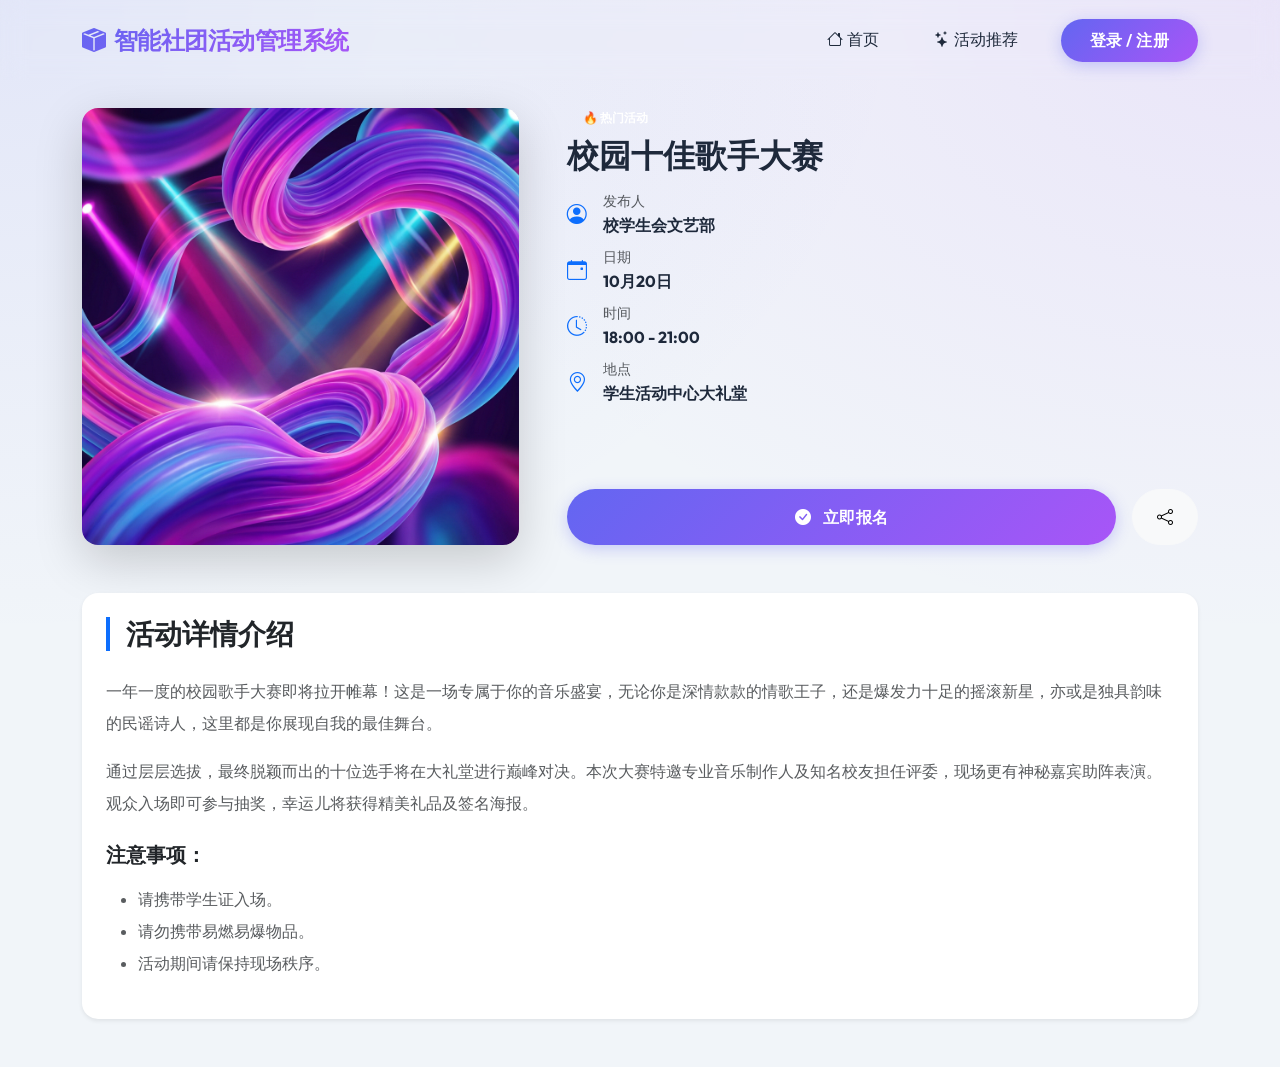
==== activity.html @ bfcaa495 "Merge b4a657910d63dd7d89d5ba0f22ba183f9956fc52 into 4034605a0fd4de487d493d4c3822c55587c4129c" ====
<!DOCTYPE html>
<html lang="zh-CN">
<head>
    <meta charset="UTF-8">
    <meta name="viewport" content="width=device-width, initial-scale=1.0">
    <title>活动详情 - 智能社团活动管理系统</title>
    <link href="https://cdn.jsdelivr.net/npm/bootstrap@5.3.0/dist/css/bootstrap.min.css" rel="stylesheet">
    <link rel="stylesheet" href="https://cdn.jsdelivr.net/npm/bootstrap-icons@1.10.5/font/bootstrap-icons.css">
    <link href="css/style.css" rel="stylesheet">
    <style>
        .immersive-header {
            height: 400px;
            position: relative;
            background: url('images/activity_music.png') center/cover;
            border-bottom-left-radius: 2rem;
            border-bottom-right-radius: 2rem;
            margin-bottom: -100px;
        }
        
        .immersive-header::before {
            content: '';
            position: absolute;
            inset: 0;
            background: linear-gradient(to bottom, rgba(0,0,0,0.3), rgba(0,0,0,0.7));
            border-bottom-left-radius: 2rem;
            border-bottom-right-radius: 2rem;
        }

        .header-content {
            position: relative;
            z-index: 2;
            padding-top: 15rem;
        }

        .booking-card {
            background: white;
            border-radius: 2rem;
            padding: 2rem;
            box-shadow: 0 20px 40px rgba(0,0,0,0.1);
        }
    </style>
</head>
<body>

    <!-- Transparent Navbar for Immersive Effect -->
    <nav class="navbar navbar-expand-lg fixed-top" style="background: transparent !important; border:none; box-shadow:none;">
        <div class="container">
            <a class="navbar-brand text-white" href="index.html">
                <i class="bi bi-box-seam-fill me-2"></i>智能社团活动管理系统
            </a>
            <button class="navbar-toggler border-0" type="button" data-bs-toggle="collapse" data-bs-target="#navbarNav">
                <span class="navbar-toggler-icon"></span>
            </button>
            <div class="collapse navbar-collapse justify-content-end" id="navbarNav">
                <ul class="navbar-nav align-items-center gap-3" id="navAuthSection">
                </ul>
            </div>
        </div>
    </nav>

    <!-- Main Content -->
    <div class="container py-5" style="margin-top: 60px;">
        <!-- Top Section: Poster & Info -->
        <div class="row g-5 mb-5">
            <!-- Left: Poster -->
            <div class="col-md-5">
                <div class="card border-0 shadow-lg rounded-4 overflow-hidden">
                    <img src="images/activity_music.png" class="img-fluid w-100" alt="Activity Poster" style="object-fit: cover; height: 100%;">
                </div>
            </div>
            
            <!-- Right: Info -->
            <div class="col-md-7">
                <div class="h-100 d-flex flex-column justify-content-center">
                    <span class="badge bg-primary-gradient w-auto align-self-start mb-2 px-3 py-1 rounded-pill">🔥 热门活动</span>
                    <h1 class="fs-2 fw-bold mb-3" id="activityTitle">校园十佳歌手大赛</h1>
                    
                    <div class="mb-4" id="activityInfo">
                        <div class="d-flex align-items-center mb-2">
                            <i class="bi bi-person-circle fs-5 text-primary me-3"></i>
                            <div>
                                <small class="text-muted d-block small">发布人</small>
                                <span class="fw-bold">校学生会文艺部</span>
                            </div>
                        </div>
                        <div class="d-flex align-items-center mb-2">
                            <i class="bi bi-calendar-event fs-5 text-primary me-3"></i>
                            <div>
                                <small class="text-muted d-block small">开始时间</small>
                                <span class="fw-bold">2023-10-20 18:00</span>
                            </div>
                        </div>
                        <div class="d-flex align-items-center mb-2">
                            <i class="bi bi-clock-history fs-5 text-primary me-3"></i>
                            <div>
                                <small class="text-muted d-block small">结束时间</small>
                                <span class="fw-bold">2023-10-20 21:00</span>
                            </div>
                        </div>
                    </div>

                    <div class="d-flex gap-3 mt-auto">
                        <button class="btn btn-primary-gradient flex-grow-1 rounded-pill py-3 fw-bold" onclick="joinActivity()">
                            <i class="bi bi-check-circle-fill me-2"></i> 立即报名
                        </button>
                        <button class="btn btn-light rounded-pill px-4" onclick="shareActivity()">
                            <i class="bi bi-share"></i>
                        </button>
                    </div>
                </div>
            </div>
        </div>

        <!-- Bottom Section: Details -->
        <div class="row">
            <div class="col-12">
                <div class="card border-0 shadow-sm rounded-4">
                    <div class="card-body p-4">
                        <h3 class="fw-bold mb-4 border-start border-4 border-primary ps-3">活动详情介绍</h3>
                        <div class="text-muted lh-lg">
                            <p>一年一度的校园歌手大赛即将拉开帷幕！这是一场专属于你的音乐盛宴，无论你是深情款款的情歌王子，还是爆发力十足的摇滚新星，亦或是独具韵味的民谣诗人，这里都是你展现自我的最佳舞台。通过层层选拔，最终脱颖而出的十位选手将在大礼堂进行巅峰对决。</p>
                            <p>本次大赛特邀专业音乐制作人及知名校友担任评委，现场更有神秘嘉宾助阵表演。观众入场即可参与抽奖，幸运儿将获得精美礼品及签名海报。快来报名参加，为你喜爱的选手打Call吧！</p>
                            <div class="mt-4">
                                <h5 class="fw-bold text-dark mb-3">注意事项：</h5>
                                <ul>
                                    <li>请携带学生证入场。</li>
                                    <li>请勿携带易燃易爆物品。</li>
                                    <li>活动期间请保持现场秩序。</li>
                                </ul>
                            </div>
                        </div>
                    </div>
                </div>
            </div>
        </div>
    </div>

    <!-- Toast Container -->
    <div class="toast-container" id="toastContainer"></div>

    <script src="https://cdn.jsdelivr.net/npm/bootstrap@5.3.0/dist/js/bootstrap.bundle.min.js"></script>
    <script src="js/app.js"></script>
    <script>
        document.addEventListener('DOMContentLoaded', () => {
            renderNavbar({ isTransparent: true });

            const params = new URLSearchParams(window.location.search);
            const id = params.get('id') || 'music';
            const data = activities[id];

            if (data) {
                document.getElementById('activityTitle').innerText = data.title;
                document.querySelector('img[alt="Activity Poster"]').src = data.poster;
                
                const infoContainer = document.getElementById('activityInfo');
                infoContainer.innerHTML = `
                    <div class="d-flex align-items-center mb-2">
                        <i class="bi bi-person-circle fs-5 text-primary me-3"></i>
                        <div>
                            <small class="text-muted d-block small">发布人</small>
                            <span class="fw-bold">${data.publisher}</span>
                        </div>
                    </div>
                    <div class="d-flex align-items-center mb-2">
                        <i class="bi bi-calendar-event fs-5 text-primary me-3"></i>
                        <div>
                            <small class="text-muted d-block small">日期</small>
                            <span class="fw-bold">${data.date}</span>
                        </div>
                    </div>
                    <div class="d-flex align-items-center mb-2">
                        <i class="bi bi-clock-history fs-5 text-primary me-3"></i>
                        <div>
                            <small class="text-muted d-block small">时间</small>
                            <span class="fw-bold">${data.time}</span>
                        </div>
                    </div>
                     <div class="d-flex align-items-center mb-2">
                        <i class="bi bi-geo-alt fs-5 text-primary me-3"></i>
                        <div>
                            <small class="text-muted d-block small">地点</small>
                            <span class="fw-bold">${data.location}</span>
                        </div>
                    </div>
                `;

                document.querySelector('.text-muted.lh-lg').innerHTML = `
                    <p>${data.description}</p>
                    <p>${data.details}</p>
                    <div class="mt-4">
                        <h5 class="fw-bold text-dark mb-3">注意事项：</h5>
                        <ul>
                            <li>请携带学生证入场。</li>
                            <li>请勿携带易燃易爆物品。</li>
                            <li>活动期间请保持现场秩序。</li>
                        </ul>
                    </div>
                `;
            }
        });

        function joinActivity() {
             const params = new URLSearchParams(window.location.search);
             const id = params.get('id') || 'music';
             showToast(`已报名参加：${activities[id].title}`, "success");
        }
        
        function shareActivity() {
            const url = window.location.href;
            if (navigator.clipboard && window.isSecureContext) {
                navigator.clipboard.writeText(url).then(() => {
                    showToast("链接已复制到剪贴板！", "info");
                }).catch(() => {
                    showToast("复制失败，请手动复制链接", "error");
                });
            } else {
                const textarea = document.createElement('textarea');
                textarea.value = url;
                textarea.style.position = 'fixed';
                textarea.style.opacity = '0';
                document.body.appendChild(textarea);
                textarea.focus();
                textarea.select();
                try {
                    document.execCommand('copy');
                    showToast("链接已复制到剪贴板！", "info");
                } catch (e) {
                    showToast("复制失败，请手动复制链接", "error");
                }
                document.body.removeChild(textarea);
            }
        }
    </script>
</body>
</html>
---- css/style.css ----
/* Smart Club Premium Design System */

@import url('https://fonts.googleapis.com/css2?family=Outfit:wght@300;400;500;600;700&display=swap');

:root {
    /* Premium Brand Colors */
    --primary-gradient: linear-gradient(135deg, #6366f1 0%, #a855f7 100%);
    --secondary-gradient: linear-gradient(135deg, #3b82f6 0%, #2dd4bf 100%);
    --accent-gradient: linear-gradient(135deg, #f43f5e 0%, #fb923c 100%);
    
    /* Solid Colors */
    --primary-color: #6366f1;
    --text-dark: #1e293b;
    --text-muted: #64748b;
    --bg-light: #f8fafc;
    --white: #ffffff;
    
    /* Effects */
    --glass-bg: rgba(255, 255, 255, 0.85);
    --glass-border: 1px solid rgba(255, 255, 255, 0.5);
    --glass-shadow: 0 8px 32px 0 rgba(31, 38, 135, 0.1);
    --card-shadow: 0 10px 40px -10px rgba(0,0,0,0.08);
    --card-hover-shadow: 0 20px 50px -10px rgba(0,0,0,0.12);
    
    --radius-lg: 1.5rem;
    --radius-md: 1rem;
    --radius-sm: 0.5rem;
}

body {
    font-family: 'Outfit', sans-serif;
    color: var(--text-dark);
    background-color: #f1f5f9;
    background-image: 
        radial-gradient(at 0% 0%, rgba(99, 102, 241, 0.1) 0px, transparent 50%),
        radial-gradient(at 100% 0%, rgba(168, 85, 247, 0.1) 0px, transparent 50%);
    background-attachment: fixed;
    line-height: 1.6;
}

/* Glassmorphic Navbar */
.navbar {
    background: rgba(255, 255, 255, 0.9) !important;
    backdrop-filter: blur(12px);
    -webkit-backdrop-filter: blur(12px);
    border-bottom: 1px solid rgba(255, 255, 255, 0.3);
    box-shadow: 0 4px 6px -1px rgba(0, 0, 0, 0.02);
    padding-top: 1rem;
    padding-bottom: 1rem;
}

.navbar-brand {
    font-weight: 800;
    font-size: 1.5rem;
    background: var(--primary-gradient);
    -webkit-background-clip: text;
    -webkit-text-fill-color: transparent;
    letter-spacing: -0.5px;
}

.nav-link {
    font-weight: 500;
    color: var(--text-dark) !important;
    padding: 0.5rem 1.2rem !important;
    border-radius: 2rem;
    transition: all 0.3s ease;
}

.nav-link:hover {
    background-color: rgba(99, 102, 241, 0.1);
    color: var(--primary-color) !important;
}

.btn-primary-gradient {
    background: var(--primary-gradient);
    color: white !important;
    border: none;
    border-radius: 2rem;
    padding: 0.6rem 1.8rem;
    font-weight: 600;
    letter-spacing: 0.5px;
    box-shadow: 0 4px 15px rgba(99, 102, 241, 0.3);
    transition: all 0.3s ease;
}

.btn-primary-gradient:hover {
    transform: translateY(-2px);
    box-shadow: 0 8px 25px rgba(99, 102, 241, 0.4);
    color: white;
}

/* Hero Section */
.hero-section {
    padding: 5rem 0 3rem;
    text-align: center;
}

.hero-title {
    margin-top: 40px;
    font-weight: 800;
    font-size: 3.5rem;
    line-height: 1.1;
    margin-bottom: 1.5rem;
    letter-spacing: -1.5px;
    color: #1a202c;
}

.hero-title span {
    background: var(--primary-gradient);
    -webkit-background-clip: text;
    -webkit-text-fill-color: transparent;
}

.hero-subtitle {
    font-size: 1.25rem;
    color: var(--text-muted);
    max-width: 600px;
    margin: 0 auto 3rem;
    font-weight: 400;
}

/* Premium Search Bar */
.premium-search-container {
    background: white;
    padding: 1rem;
    border-radius: 100px;
    box-shadow: 0 20px 40px -5px rgba(0,0,0,0.08); /* Soft Large Shadow */
    display: flex;
    align-items: center;
    max-width: 700px;
    margin: 0 auto;
    border: 1px solid rgba(0,0,0,0.03);
    transition: transform 0.3s ease;
}

.premium-search-container:focus-within {
    transform: scale(1.02);
    box-shadow: 0 25px 50px -5px rgba(99, 102, 241, 0.15);
}

.premium-search-input {
    border: none;
    outline: none;
    flex: 1;
    padding: 0.5rem 1.5rem;
    font-size: 1.1rem;
    color: var(--text-dark);
}

.premium-search-btn {
    background: var(--primary-gradient);
    color: white;
    border: none;
    border-radius: 50px;
    padding: 0.75rem 2rem;
    font-weight: 600;
    cursor: pointer;
    transition: all 0.3s ease;
}

.premium-search-btn:hover {
    filter: brightness(1.1);
    transform: translateX(3px);
}

/* Premium Cards */
.card-premium {
    background: white;
    border: none;
    border-radius: var(--radius-lg);
    box-shadow: var(--card-shadow);
    transition: all 0.4s cubic-bezier(0.175, 0.885, 0.32, 1.275);
    overflow: hidden;
    height: 100%;
}

.card-premium:hover {
    transform: translateY(-10px);
    box-shadow: var(--card-hover-shadow);
}

.card-img-wrapper {
    position: relative;
    overflow: hidden;
    height: 220px;
}

.card-img-wrapper img {
    width: 100%;
    height: 100%;
    object-fit: cover;
    transition: transform 0.6s ease;
}

.card-premium:hover .card-img-wrapper img {
    transform: scale(1.1);
}

.card-overlay {
    position: absolute;
    bottom: 0;
    left: 0;
    right: 0;
    background: linear-gradient(to top, rgba(0,0,0,0.7), transparent);
    padding: 1.5rem;
    display: flex;
    justify-content: flex-end;
}

.card-body {
    padding: 1.5rem;
}

.card-tag {
    background: rgba(255,255,255,0.9);
    backdrop-filter: blur(4px);
    padding: 0.4rem 1rem;
    border-radius: 20px;
    font-size: 0.8rem;
    font-weight: 600;
    color: var(--primary-color);
    box-shadow: 0 4px 10px rgba(0,0,0,0.1);
}

.premium-title {
    font-weight: 700;
    font-size: 1.25rem;
    margin-bottom: 0.5rem;
    color: var(--text-dark);
}

.premium-info {
    font-size: 0.9rem;
    color: var(--text-muted);
    display: flex;
    align-items: center;
    gap: 1rem;
    margin-bottom: 1rem;
}

/* Auth Pages - Premium Split */
.auth-premium-layout {
    display: flex;
    min-height: 100vh;
}

.auth-sidebar-premium {
    flex: 1;
    background: url('../images/auth_bg.png') center/cover;
    position: relative;
    display: flex;
    align-items: center;
    justify-content: center;
}

.auth-sidebar-premium::after {
    content: '';
    position: absolute;
    inset: 0;
    background: linear-gradient(135deg, rgba(99, 102, 241, 0.8), rgba(168, 85, 247, 0.8));
    backdrop-filter: blur(5px);
}

.auth-content-container {
    flex: 1;
    display: flex;
    align-items: center;
    justify-content: center;
    background: white;
}

.glass-card {
    background: rgba(255, 255, 255, 0.15);
    backdrop-filter: blur(20px);
    -webkit-backdrop-filter: blur(20px);
    border: 1px solid rgba(255, 255, 255, 0.2);
    box-shadow: 0 8px 32px 0 rgba(0, 0, 0, 0.2);
    padding: 3rem;
    border-radius: 2rem;
    max-width: 500px;
    width: 90%;
    color: white; /* If on dark bg */
    z-index: 10;
}

/* Dashboard UI */
.dashboard-container {
    display: flex;
    min-height: calc(100vh - 80px);
    margin-top: 1rem;
}

.modern-sidebar {
    width: 280px;
    background: white;
    border-radius: var(--radius-lg);
    margin: 1rem;
    padding: 2rem 1rem;
    box-shadow: var(--card-shadow);
    height: fit-content;
}

.nav-pills-modern .nav-link {
    border-radius: var(--radius-md);
    margin-bottom: 0.5rem;
    color: var(--text-muted) !important;
    font-weight: 500;
    padding: 1rem 1.5rem !important;
    transition: all 0.2s;
}

.nav-pills-modern .nav-link:hover {
    background: var(--bg-light);
    color: var(--primary-color) !important;
    transform: translateX(5px);
}

.nav-pills-modern .nav-link.active {
    background: var(--primary-gradient);
    color: white !important;
    box-shadow: 0 5px 15px rgba(99, 102, 241, 0.3);
}

.dashboard-content {
    flex: 1;
    padding: 1rem;
}

.content-card {
    background: white;
    border-radius: var(--radius-lg);
    padding: 2.5rem;
    box-shadow: var(--card-shadow);
}

/* Custom Toast */
.toast-container {
    position: fixed;
    top: 24px;
    right: 24px;
    z-index: 9999;
}

.custom-toast {
    background: white;
    padding: 1rem 1.5rem;
    border-radius: 1rem;
    box-shadow: 0 10px 40px rgba(0,0,0,0.15);
    display: flex;
    align-items: center;
    gap: 1rem;
    margin-bottom: 1rem;
    border-left: 5px solid;
    animation: slideIn 0.3s cubic-bezier(0.16, 1, 0.3, 1);
    min-width: 320px;
}

.toast-success { border-color: #10b981; }
.toast-info { border-color: #3b82f6; }
.toast-error { border-color: #ef4444; }

.toast-message {
    font-weight: 600;
    font-size: 0.95rem;
}

@keyframes slideIn {
    from { transform: translateX(100%); opacity: 0; }
    to { transform: translateX(0); opacity: 1; }
}

/* Utilities */
.text-gradient {
    background: var(--primary-gradient);
    -webkit-background-clip: text;
    -webkit-text-fill-color: transparent;
}

/* Animations */
@keyframes fadeInUp {
    from {
        opacity: 0;
        transform: translate3d(0, 20px, 0);
    }
    to {
        opacity: 1;
        transform: translate3d(0, 0, 0);
    }
}

.fade-in-up {
    animation: fadeInUp 0.6s cubic-bezier(0.16, 1, 0.3, 1) forwards;
}

.circle-icon {
    width: 60px;
    height: 60px;
    display: flex;
    align-items: center;
    justify-content: center;
}
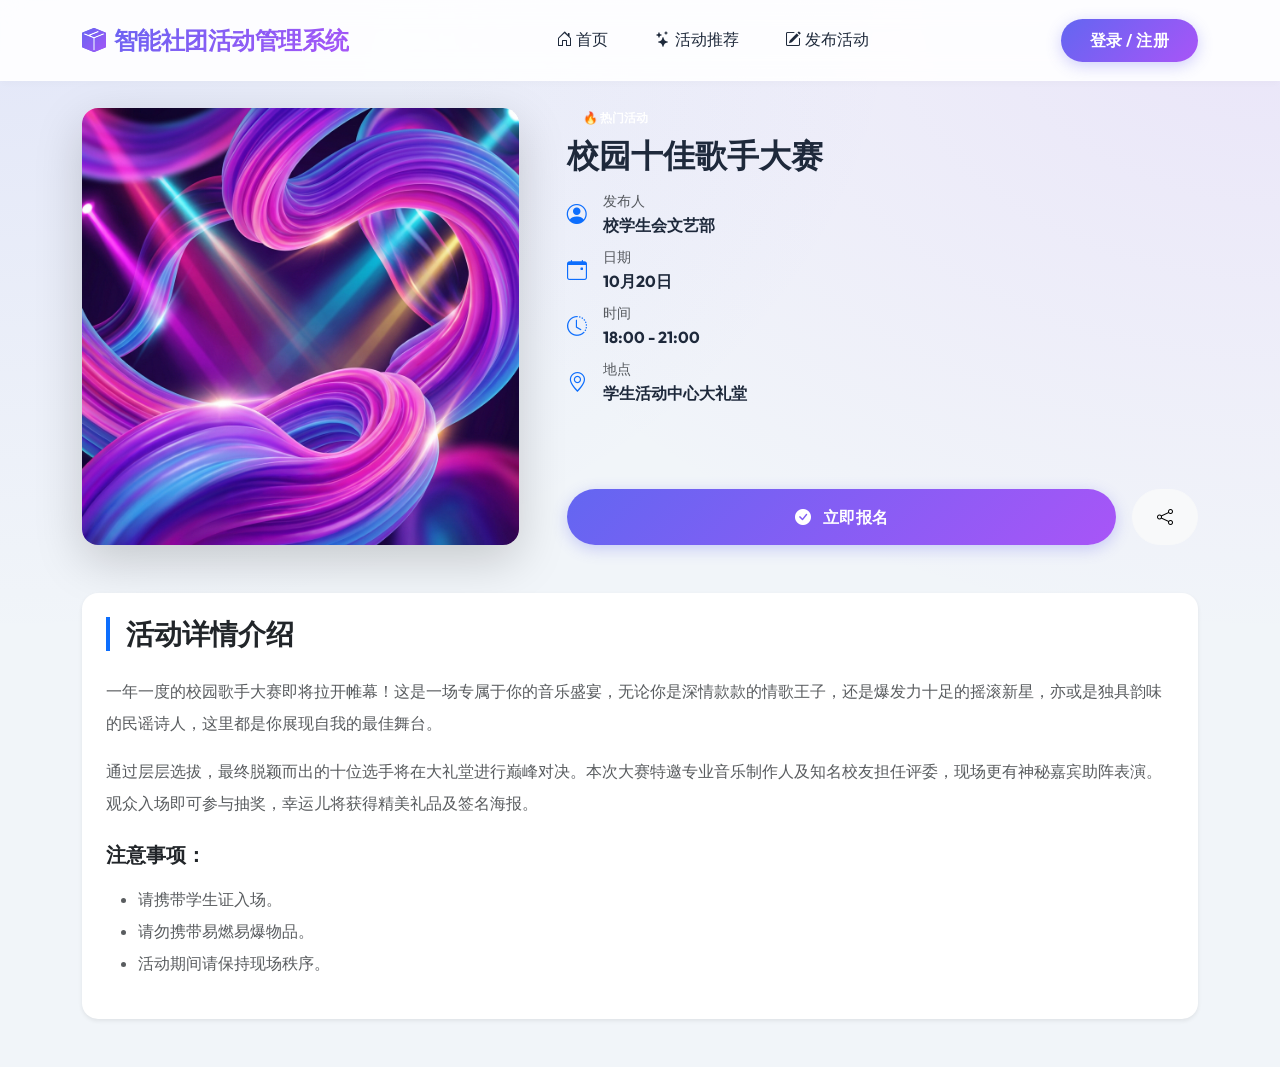
==== commit 374fe70d: "Merge f665e8f3e0c5ffb4fefbe8cd37b77fb4d0dfacdc into 4034605a0fd4de487d493d4c3822c55587c4129c" ====
--- a/activity.html
+++ b/activity.html
@@ -42,17 +42,31 @@
 </head>
 <body>
 
-    <!-- Transparent Navbar for Immersive Effect -->
-    <nav class="navbar navbar-expand-lg fixed-top" style="background: transparent !important; border:none; box-shadow:none;">
+    <!-- Premium Navbar -->
+    <nav class="navbar navbar-expand-lg fixed-top">
         <div class="container">
-            <a class="navbar-brand text-white" href="index.html">
-                <i class="bi bi-box-seam-fill me-2"></i>智能社团活动管理系统
+            <a class="navbar-brand" href="index.html">
+                <i class="bi bi-box-seam-fill me-2 text-gradient"></i>智能社团活动管理系统
             </a>
             <button class="navbar-toggler border-0" type="button" data-bs-toggle="collapse" data-bs-target="#navbarNav">
                 <span class="navbar-toggler-icon"></span>
             </button>
-            <div class="collapse navbar-collapse justify-content-end" id="navbarNav">
+            <div class="collapse navbar-collapse" id="navbarNav">
+                <ul class="navbar-nav mx-auto align-items-center gap-2">
+                    <li class="nav-item">
+                        <a class="nav-link fw-medium" href="index.html"><i class="bi bi-house-door me-1"></i>首页</a>
+                    </li>
+                    <li class="nav-item">
+                        <a class="nav-link fw-medium" href="recommend.html"><i class="bi bi-stars me-1"></i>活动推荐</a>
+                    </li>
+                    <li class="nav-item">
+                        <a class="nav-link fw-medium" href="publish.html"><i class="bi bi-pencil-square me-1"></i>发布活动</a>
+                    </li>
+                </ul>
                 <ul class="navbar-nav align-items-center gap-3" id="navAuthSection">
+                    <li class="nav-item">
+                        <a class="btn btn-primary-gradient rounded-pill" href="login.html">登录 / 注册</a>
+                    </li>
                 </ul>
             </div>
         </div>
@@ -142,16 +156,19 @@
     <script src="js/app.js"></script>
     <script>
         document.addEventListener('DOMContentLoaded', () => {
-            renderNavbar({ isTransparent: true });
-
             const params = new URLSearchParams(window.location.search);
-            const id = params.get('id') || 'music';
+            const id = params.get('id') || 'music'; // Default to music if no ID
             const data = activities[id];
 
             if (data) {
+                // Update Badge/Tag if you want (optional, keeping "Popular" for now)
+                // document.getElementById('activityTag').innerText = data.tag; 
+                
+                
                 document.getElementById('activityTitle').innerText = data.title;
                 document.querySelector('img[alt="Activity Poster"]').src = data.poster;
                 
+                // Info Section
                 const infoContainer = document.getElementById('activityInfo');
                 infoContainer.innerHTML = `
                     <div class="d-flex align-items-center mb-2">
@@ -184,6 +201,7 @@
                     </div>
                 `;
 
+                // Description
                 document.querySelector('.text-muted.lh-lg').innerHTML = `
                     <p>${data.description}</p>
                     <p>${data.details}</p>
@@ -197,7 +215,35 @@
                     </div>
                 `;
             }
+
+            // Navbar Auth Section Logic
+            const isLoggedIn = localStorage.getItem('isLoggedIn') === 'true';
+            const username = localStorage.getItem('username') || 'Student';
+            const navAuthSection = document.getElementById('navAuthSection');
+
+            if (isLoggedIn && navAuthSection) {
+                navAuthSection.innerHTML = `
+                    <div class="dropdown">
+                        <a class="d-flex align-items-center text-decoration-none dropdown-toggle text-dark fw-bold" href="#" data-bs-toggle="dropdown">
+                            <img src="https://placehold.co/100x100" class="rounded-circle border border-2 border-primary me-2" width="36" height="36" alt="Avatar">
+                            <span>${username}</span>
+                        </a>
+                        <ul class="dropdown-menu dropdown-menu-end border-0 shadow-lg rounded-4 mt-2">
+                            <li><a class="dropdown-item py-2" href="profile.html"><i class="bi bi-person me-2 text-muted"></i>个人中心</a></li>
+                            <li><hr class="dropdown-divider"></li>
+                            <li><a class="dropdown-item py-2 text-danger" href="#" onclick="handleLogout(event)"><i class="bi bi-box-arrow-right me-2"></i>退出登录</a></li>
+                        </ul>
+                    </div>
+                `;
+            }
         });
+
+        function handleLogout(e) {
+            e.preventDefault();
+            localStorage.removeItem('isLoggedIn');
+            localStorage.removeItem('username');
+            window.location.reload();
+        }
 
         function joinActivity() {
              const params = new URLSearchParams(window.location.search);
@@ -214,6 +260,7 @@
                     showToast("复制失败，请手动复制链接", "error");
                 });
             } else {
+                // Fallback for non-HTTPS / older browsers
                 const textarea = document.createElement('textarea');
                 textarea.value = url;
                 textarea.style.position = 'fixed';
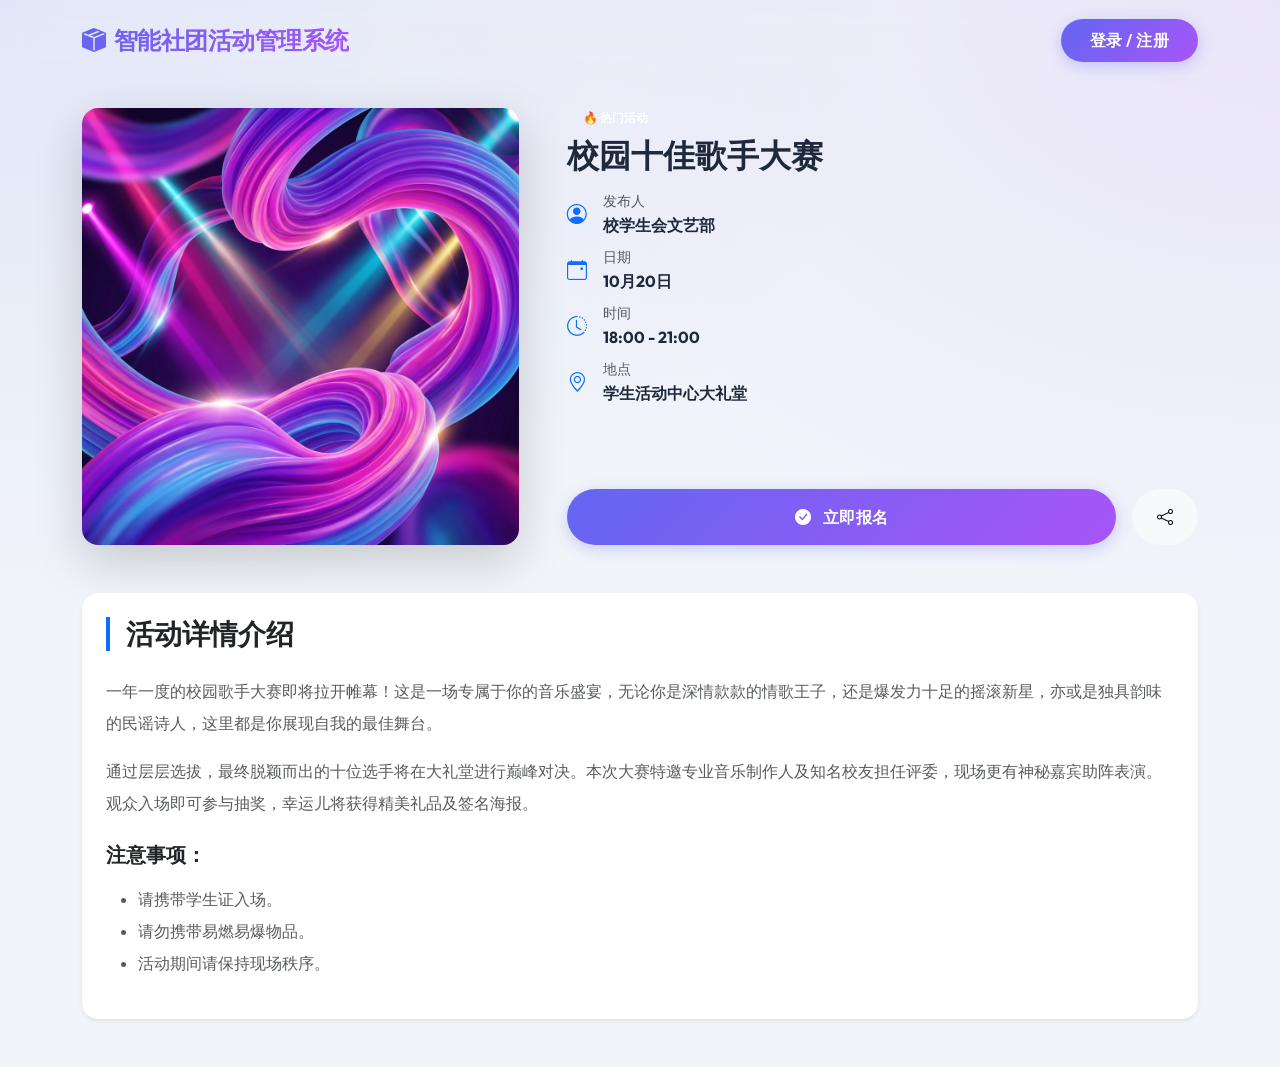
==== commit 7d728af6: "fix(登录): 修改登出后重定向到登录页面 refactor(样式): 将头像重叠样式提取到CSS类中 style: 添加响应式设计调整头像重叠间距 fix(链接): 更新推荐活动查看全部链接" ====
--- a/activity.html
+++ b/activity.html
@@ -42,27 +42,13 @@
 </head>
 <body>
 
-    <!-- Premium Navbar -->
-    <nav class="navbar navbar-expand-lg fixed-top">
+    <!-- Transparent Navbar for Immersive Effect -->
+    <nav class="navbar navbar-expand-lg fixed-top" style="background: transparent !important; border:none; box-shadow:none;">
         <div class="container">
-            <a class="navbar-brand" href="index.html">
-                <i class="bi bi-box-seam-fill me-2 text-gradient"></i>智能社团活动管理系统
+            <a class="navbar-brand text-white" href="index.html">
+                <i class="bi bi-box-seam-fill me-2"></i>智能社团活动管理系统
             </a>
-            <button class="navbar-toggler border-0" type="button" data-bs-toggle="collapse" data-bs-target="#navbarNav">
-                <span class="navbar-toggler-icon"></span>
-            </button>
-            <div class="collapse navbar-collapse" id="navbarNav">
-                <ul class="navbar-nav mx-auto align-items-center gap-2">
-                    <li class="nav-item">
-                        <a class="nav-link fw-medium" href="index.html"><i class="bi bi-house-door me-1"></i>首页</a>
-                    </li>
-                    <li class="nav-item">
-                        <a class="nav-link fw-medium" href="recommend.html"><i class="bi bi-stars me-1"></i>活动推荐</a>
-                    </li>
-                    <li class="nav-item">
-                        <a class="nav-link fw-medium" href="publish.html"><i class="bi bi-pencil-square me-1"></i>发布活动</a>
-                    </li>
-                </ul>
+            <div class="collapse navbar-collapse justify-content-end" id="navbarNav">
                 <ul class="navbar-nav align-items-center gap-3" id="navAuthSection">
                     <li class="nav-item">
                         <a class="btn btn-primary-gradient rounded-pill" href="login.html">登录 / 注册</a>
@@ -224,7 +210,7 @@
             if (isLoggedIn && navAuthSection) {
                 navAuthSection.innerHTML = `
                     <div class="dropdown">
-                        <a class="d-flex align-items-center text-decoration-none dropdown-toggle text-dark fw-bold" href="#" data-bs-toggle="dropdown">
+                        <a class="d-flex align-items-center text-decoration-none dropdown-toggle text-white fw-bold" href="#" data-bs-toggle="dropdown">
                             <img src="https://placehold.co/100x100" class="rounded-circle border border-2 border-primary me-2" width="36" height="36" alt="Avatar">
                             <span>${username}</span>
                         </a>
@@ -242,7 +228,7 @@
             e.preventDefault();
             localStorage.removeItem('isLoggedIn');
             localStorage.removeItem('username');
-            window.location.reload();
+            window.location.href = 'login.html';
         }
 
         function joinActivity() {
--- a/css/style.css
+++ b/css/style.css
@@ -399,3 +399,17 @@
     align-items: center;
     justify-content: center;
 }
+
+/* Avatar overlap with responsive design */
+.avatar-overlap {
+    width: 30px;
+    height: 30px;
+    margin-right: -10px;
+}
+
+/* Adjust overlap for smaller screens */
+@media (max-width: 400px) {
+    .avatar-overlap {
+        margin-right: -5px;
+    }
+}
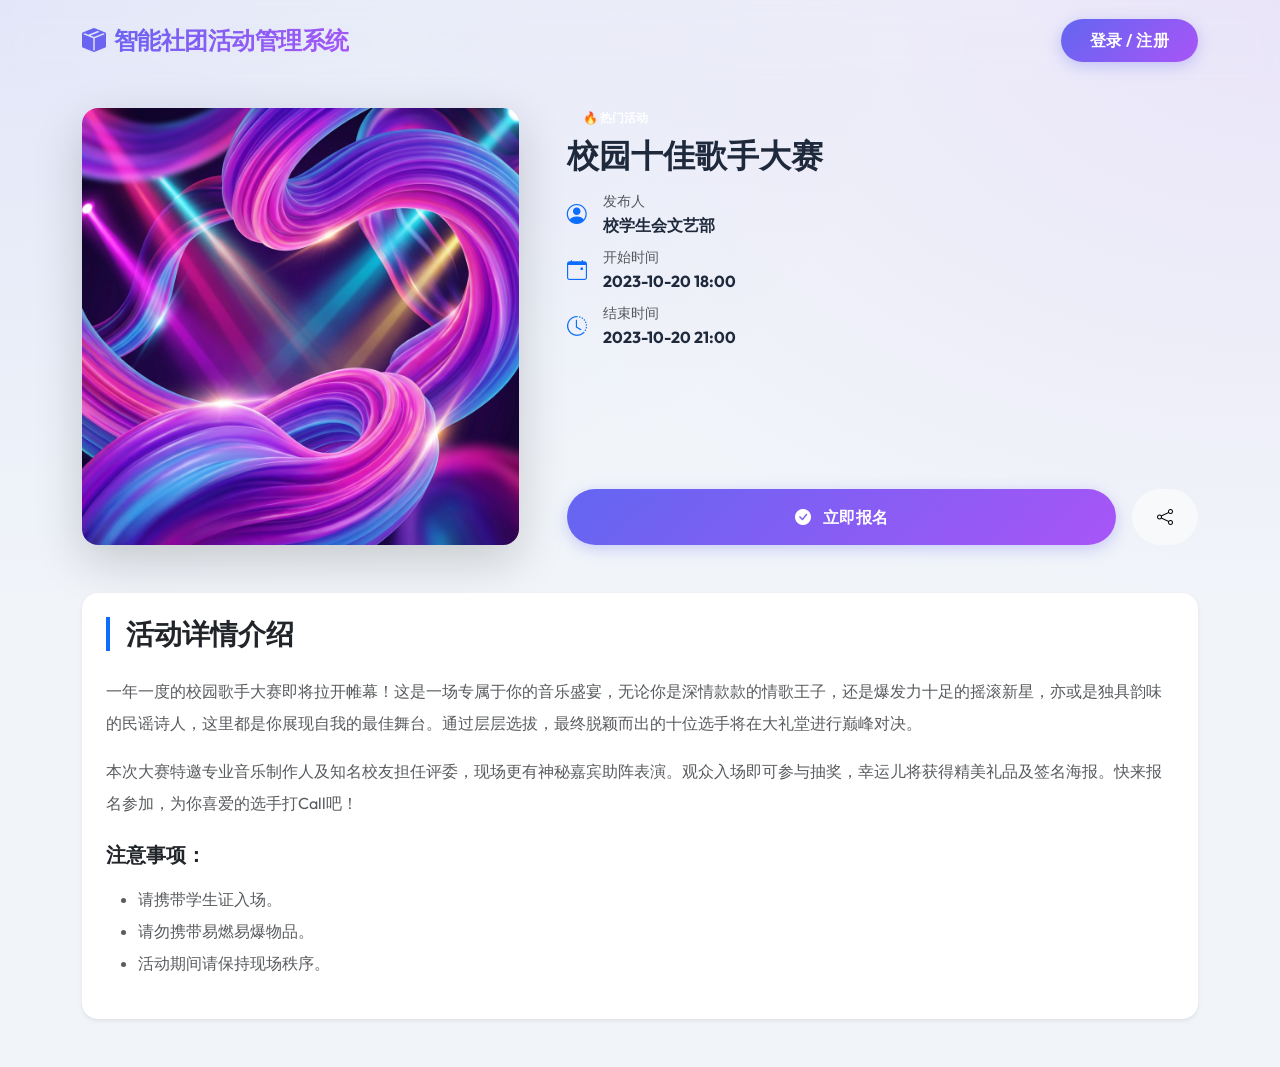
==== commit b2540324: "chore: 将界面文本从英文翻译为中文 更新所有HTML文件和JS文件中的界面文本，将英文注释和默认显示文本翻译为中文 修改默认用户名从"Student"为"学生" 更新表单占位符和标签为中文 优化" ====
--- a/activity.html
+++ b/activity.html
@@ -42,7 +42,7 @@
 </head>
 <body>
 
-    <!-- Transparent Navbar for Immersive Effect -->
+    <!-- 透明导航栏实现沉浸式效果 -->
     <nav class="navbar navbar-expand-lg fixed-top" style="background: transparent !important; border:none; box-shadow:none;">
         <div class="container">
             <a class="navbar-brand text-white" href="index.html">
@@ -58,18 +58,18 @@
         </div>
     </nav>
 
-    <!-- Main Content -->
+    <!-- 主要内容区域 -->
     <div class="container py-5" style="margin-top: 60px;">
-        <!-- Top Section: Poster & Info -->
+        <!-- 顶部区域：海报和信息 -->
         <div class="row g-5 mb-5">
-            <!-- Left: Poster -->
+            <!-- 左侧：海报 -->
             <div class="col-md-5">
                 <div class="card border-0 shadow-lg rounded-4 overflow-hidden">
-                    <img src="images/activity_music.png" class="img-fluid w-100" alt="Activity Poster" style="object-fit: cover; height: 100%;">
+                    <img src="images/activity_music.png" class="img-fluid w-100" alt="活动海报" style="object-fit: cover; height: 100%;">
                 </div>
             </div>
             
-            <!-- Right: Info -->
+            <!-- 右侧：信息 -->
             <div class="col-md-7">
                 <div class="h-100 d-flex flex-column justify-content-center">
                     <span class="badge bg-primary-gradient w-auto align-self-start mb-2 px-3 py-1 rounded-pill">🔥 热门活动</span>
@@ -111,7 +111,7 @@
             </div>
         </div>
 
-        <!-- Bottom Section: Details -->
+        <!-- 底部区域：详情 -->
         <div class="row">
             <div class="col-12">
                 <div class="card border-0 shadow-sm rounded-4">
@@ -135,7 +135,7 @@
         </div>
     </div>
 
-    <!-- Toast Container -->
+    <!-- 提示容器 -->
     <div class="toast-container" id="toastContainer"></div>
 
     <script src="https://cdn.jsdelivr.net/npm/bootstrap@5.3.0/dist/js/bootstrap.bundle.min.js"></script>
@@ -143,18 +143,18 @@
     <script>
         document.addEventListener('DOMContentLoaded', () => {
             const params = new URLSearchParams(window.location.search);
-            const id = params.get('id') || 'music'; // Default to music if no ID
+            const id = params.get('id') || 'music'; // 默认为音乐活动
             const data = activities[id];
 
             if (data) {
-                // Update Badge/Tag if you want (optional, keeping "Popular" for now)
+                // 如需更新标签可在此处修改（可选，暂时保留"热门"标签）
                 // document.getElementById('activityTag').innerText = data.tag; 
                 
                 
                 document.getElementById('activityTitle').innerText = data.title;
                 document.querySelector('img[alt="Activity Poster"]').src = data.poster;
                 
-                // Info Section
+                // 信息区域
                 const infoContainer = document.getElementById('activityInfo');
                 infoContainer.innerHTML = `
                     <div class="d-flex align-items-center mb-2">
@@ -187,7 +187,7 @@
                     </div>
                 `;
 
-                // Description
+                // 活动描述
                 document.querySelector('.text-muted.lh-lg').innerHTML = `
                     <p>${data.description}</p>
                     <p>${data.details}</p>
@@ -202,16 +202,16 @@
                 `;
             }
 
-            // Navbar Auth Section Logic
+            // 导航栏登录状态逻辑
             const isLoggedIn = localStorage.getItem('isLoggedIn') === 'true';
-            const username = localStorage.getItem('username') || 'Student';
+            const username = localStorage.getItem('username') || '学生';
             const navAuthSection = document.getElementById('navAuthSection');
 
             if (isLoggedIn && navAuthSection) {
                 navAuthSection.innerHTML = `
                     <div class="dropdown">
                         <a class="d-flex align-items-center text-decoration-none dropdown-toggle text-white fw-bold" href="#" data-bs-toggle="dropdown">
-                            <img src="https://placehold.co/100x100" class="rounded-circle border border-2 border-primary me-2" width="36" height="36" alt="Avatar">
+                            <img src="https://placehold.co/100x100" class="rounded-circle border border-2 border-primary me-2" width="36" height="36" alt="用户头像">
                             <span>${username}</span>
                         </a>
                         <ul class="dropdown-menu dropdown-menu-end border-0 shadow-lg rounded-4 mt-2">
@@ -228,7 +228,7 @@
             e.preventDefault();
             localStorage.removeItem('isLoggedIn');
             localStorage.removeItem('username');
-            window.location.href = 'login.html';
+            window.location.reload();
         }
 
         function joinActivity() {
@@ -246,7 +246,7 @@
                     showToast("复制失败，请手动复制链接", "error");
                 });
             } else {
-                // Fallback for non-HTTPS / older browsers
+                // 非HTTPS或旧版浏览器的备用方案
                 const textarea = document.createElement('textarea');
                 textarea.value = url;
                 textarea.style.position = 'fixed';
--- a/css/style.css
+++ b/css/style.css
@@ -369,6 +369,33 @@
     to { transform: translateX(0); opacity: 1; }
 }
 
+/* Avatar Stack - Responsive overlapping avatars */
+.avatar-group {
+    display: flex;
+    align-items: center;
+}
+
+.avatar-stack {
+    width: 30px;
+    height: 30px;
+    margin-right: -8px;
+    position: relative;
+    z-index: 1;
+    flex-shrink: 0;
+}
+
+.avatar-stack:last-of-type {
+    margin-right: 0;
+}
+
+@media (max-width: 576px) {
+    .avatar-stack {
+        width: 24px;
+        height: 24px;
+        margin-right: -6px;
+    }
+}
+
 /* Utilities */
 .text-gradient {
     background: var(--primary-gradient);
@@ -399,17 +426,3 @@
     align-items: center;
     justify-content: center;
 }
-
-/* Avatar overlap with responsive design */
-.avatar-overlap {
-    width: 30px;
-    height: 30px;
-    margin-right: -10px;
-}
-
-/* Adjust overlap for smaller screens */
-@media (max-width: 400px) {
-    .avatar-overlap {
-        margin-right: -5px;
-    }
-}
